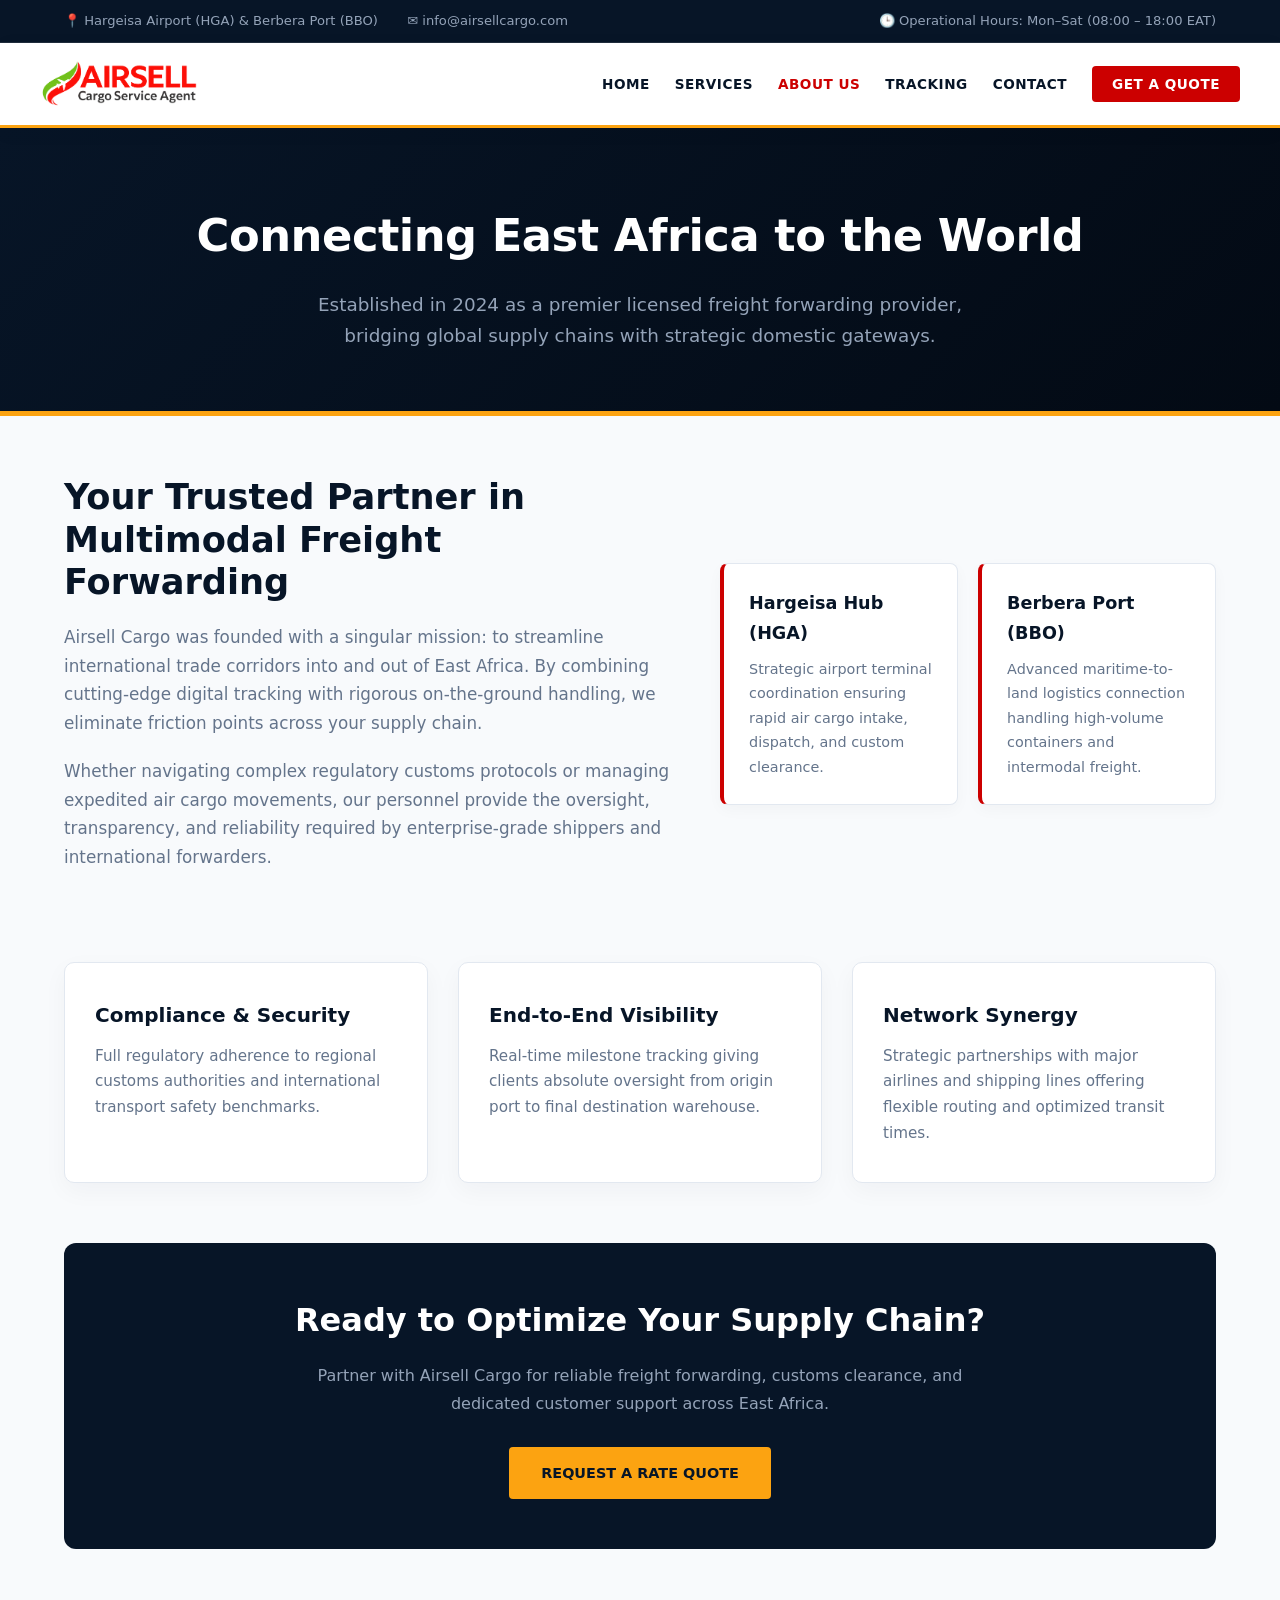
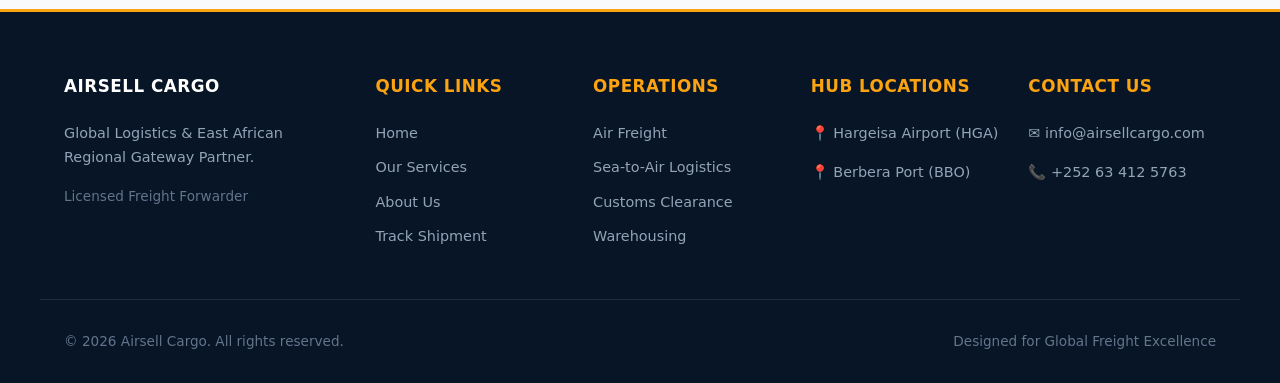
==== about.html @ c371c1c9 "update" ====
<!DOCTYPE html>
<html lang="en">
<head>
  <meta charset="UTF-8">
  <meta http-equiv="X-UA-Compatible" content="IE=edge">
  <meta name="viewport" content="width=device-width, initial-scale=1.0, maximum-scale=5.0">
  <title>About Us | Airsell Cargo - Global Logistics & East Africa Gateway</title>
  <meta name="description" content="Discover Airsell Cargo, a licensed freight forwarding provider established in 2024 connecting global trade lanes to East Africa through Hargeisa Airport (HGA) and Berbera Port (BBO).">
  
  <style>
    :root {
      --brand-red: #cc0000;
      --brand-yellow: #fca311;
      --primary-dark: #071527;
      --text-dark: #1e293b;
      --text-gray: #64748b;
      --bg-light: #f8fafc;
      --card-shadow: 0 12px 35px rgba(7, 21, 39, 0.08);
      --border-color: #e2e8f0;
    }
    
    * { box-sizing: border-box; }

    body { 
      font-family: 'Segoe UI', system-ui, -apple-system, sans-serif; 
      margin: 0; 
      background: var(--bg-light); 
      color: var(--text-dark); 
      line-height: 1.7; 
    }
    
    .container { 
      max-width: 1200px; 
      margin: auto; 
      padding: 0 24px; 
    }
    
    /* Top Utility Bar */
    .top-bar {
      background: var(--primary-dark);
      color: #94a3b8;
      font-size: 0.82rem;
      padding: 10px 0;
      border-bottom: 1px solid rgba(255, 255, 255, 0.1);
    }

    .top-bar-flex {
      display: flex;
      justify-content: space-between;
      align-items: center;
    }

    .top-bar-info span { margin-right: 25px; }
    .top-bar-info a { color: #cbd5e1; text-decoration: none; }
    .top-bar-info a:hover { color: var(--brand-yellow); }

    /* Main Navigation */
    header { 
      background: #ffffff; 
      border-bottom: 3px solid var(--brand-yellow); 
      box-shadow: 0 4px 20px rgba(0,0,0,0.04); 
      position: sticky;
      top: 0;
      z-index: 1000;
    }
    
    .header-flex { 
      display: flex; 
      justify-content: space-between; 
      align-items: center; 
      padding: 18px 0;
    }
    
    .nav-links { 
      list-style: none; 
      display: flex; 
      align-items: center;
      gap: 25px; 
      margin: 0; 
      padding: 0;
    }
    
    .nav-links a { 
      text-decoration: none; 
      color: var(--primary-dark); 
      font-weight: 600; 
      text-transform: uppercase; 
      font-size: 0.85rem; 
      letter-spacing: 0.5px;
      transition: color 0.3s ease; 
    }
    
    .nav-links a.active, .nav-links a:hover { 
      color: var(--brand-red); 
    }

    .btn-nav-cta {
      background: var(--brand-red);
      color: #ffffff !important;
      padding: 10px 20px;
      border-radius: 4px;
      font-weight: 700 !important;
    }

    .btn-nav-cta:hover {
      background: var(--primary-dark);
    }
    
    /* Hero Banner / Page Header */
    .page-header { 
      text-align: center; 
      padding: 70px 20px 60px; 
      background: linear-gradient(135deg, var(--primary-dark) 0%, #030a14 100%);
      color: #ffffff;
      border-bottom: 5px solid var(--brand-yellow); 
    }
    
    .page-header h1 { 
      font-size: 2.8rem; 
      margin: 0 0 15px; 
      font-weight: 800; 
      letter-spacing: -0.5px;
    } 

    .page-header p {
      max-width: 700px;
      margin: 0 auto;
      color: #94a3b8;
      font-size: 1.15rem;
    }

    /* Main Content Sections */
    .content-wrapper {
      max-width: 1200px;
      margin: 60px auto;
      padding: 0 24px;
    }

    /* Corporate Narrative Grid */
    .about-grid {
      display: grid;
      grid-template-columns: 1.1fr 0.9fr;
      gap: 50px;
      align-items: center;
      margin-bottom: 70px;
    }

    .about-text h2 {
      font-size: 2.2rem;
      color: var(--primary-dark);
      margin-top: 0;
      margin-bottom: 20px;
      line-height: 1.2;
    }

    .about-text p {
      color: var(--text-gray);
      font-size: 1.05rem;
      margin-bottom: 20px;
    }

    /* Key Hubs Highlight Cards */
    .hubs-container {
      display: grid;
      grid-template-columns: 1fr 1fr;
      gap: 20px;
    }

    .hub-card {
      background: #ffffff;
      padding: 25px;
      border-radius: 8px;
      border-left: 4px solid var(--brand-red);
      box-shadow: 0 5px 15px rgba(0,0,0,0.03);
      border-top: 1px solid var(--border-color);
      border-right: 1px solid var(--border-color);
      border-bottom: 1px solid var(--border-color);
    }

    .hub-card h4 {
      margin: 0 0 8px;
      color: var(--primary-dark);
      font-size: 1.1rem;
    }

    .hub-card p {
      margin: 0;
      color: var(--text-gray);
      font-size: 0.9rem;
    }

    /* Operational Strengths Grid */
    .strengths-grid {
      display: grid;
      grid-template-columns: repeat(3, 1fr);
      gap: 30px;
      margin-bottom: 60px;
    }

    .strength-box {
      background: #ffffff;
      padding: 35px 30px;
      border-radius: 10px;
      box-shadow: 0 8px 25px rgba(7, 21, 39, 0.04);
      border: 1px solid var(--border-color);
      transition: transform 0.3s ease;
    }

    .strength-box:hover {
      transform: translateY(-5px);
      border-color: var(--brand-yellow);
    }

    .strength-box h3 {
      color: var(--primary-dark);
      font-size: 1.25rem;
      margin-top: 0;
      margin-bottom: 12px;
    }

    .strength-box p {
      color: var(--text-gray);
      font-size: 0.95rem;
      margin: 0;
    }

    /* Global Standards Banner */
    .standards-banner {
      background: var(--primary-dark);
      color: #ffffff;
      border-radius: 12px;
      padding: 50px;
      text-align: center;
      margin-bottom: 60px;
    }

    .standards-banner h2 {
      color: #ffffff;
      margin-top: 0;
      margin-bottom: 15px;
      font-size: 2rem;
    }

    .standards-banner p {
      color: #94a3b8;
      max-width: 700px;
      margin: 0 auto 30px;
    }

    .btn-primary-action {
      background: var(--brand-yellow);
      color: var(--primary-dark);
      padding: 14px 32px;
      border-radius: 4px;
      font-weight: 700;
      text-decoration: none;
      display: inline-block;
      text-transform: uppercase;
      font-size: 0.9rem;
      transition: background 0.3s ease;
    }

    .btn-primary-action:hover {
      background: #ffffff;
    }

    /* Footer */
    .site-footer { 
      background: var(--primary-dark); 
      color: #ffffff; 
      padding: 60px 0 30px; 
      font-size: 0.9rem;
      border-top: 3px solid var(--brand-yellow);
    }

    .footer-grid { 
      display: grid; 
      grid-template-columns: 1.5fr repeat(4, 1fr); 
      gap: 30px; 
      max-width: 1200px;
      margin: auto;
      padding: 0 24px 40px;
      border-bottom: 1px solid rgba(255,255,255,0.1);
    }

    .footer-col h3 {
      color: var(--brand-yellow);
      margin-top: 0;
      margin-bottom: 20px;
      font-size: 1.05rem;
      text-transform: uppercase;
      letter-spacing: 0.5px;
    }

    .footer-col ul { list-style: none; padding: 0; margin: 0; }
    .footer-col li { margin-bottom: 10px; }
    .footer-col a { color: #94a3b8; text-decoration: none; transition: color 0.3s ease; }
    .footer-col a:hover { color: #ffffff; }

    .footer-bottom {
      max-width: 1200px;
      margin: 30px auto 0;
      padding: 0 24px;
      display: flex;
      justify-content: space-between;
      color: #64748b;
      font-size: 0.85rem;
    }

    @media (max-width: 900px) {
      .about-grid, .strengths-grid, .footer-grid { grid-template-columns: 1fr; }
      .hubs-container { grid-template-columns: 1fr; }
      .top-bar { display: none; }
    }
  </style>
</head>
<body>

<!-- Top Utility Bar -->
<div class="top-bar">
  <div class="container top-bar-flex">
    <div class="top-bar-info">
      <span>📍 Hargeisa Airport (HGA) & Berbera Port (BBO)</span>
      <span>✉️ info@airsellcargo.com</span>
    </div>
    <div>
      <span>🕒 Operational Hours: Mon–Sat (08:00 – 18:00 EAT)</span>
    </div>
  </div>
</div>

<!-- Main Navigation -->
<header>
  <div class="container header-flex">
    <div class="logo">
      <a href="index.html">
        <img src="logo.png" alt="Airsell Cargo Service Agent" width="160" style="display: block;">
      </a>
    </div>
    
    <nav aria-label="Main Navigation">
      <ul class="nav-links">
        <li><a href="index.html">Home</a></li>
        <li><a href="services.html">Services</a></li>
        <li><a href="about.html" class="active" aria-current="page">About Us</a></li>
        <li><a href="tracking.html">Tracking</a></li>
        <li><a href="contact.html">Contact</a></li>
        <li><a href="quote.html" class="btn-nav-cta">Get a Quote</a></li>
      </ul>
    </nav>
  </div>
</header>

<!-- Page Header Banner -->
<section class="page-header">
  <div class="container">
    <h1>Connecting East Africa to the World</h1>
    <p>Established in 2024 as a premier licensed freight forwarding provider, bridging global supply chains with strategic domestic gateways.</p>
  </div>
</section>

<!-- Content Wrapper -->
<div class="content-wrapper">

  <!-- Corporate Narrative Grid -->
  <div class="about-grid">
    <div class="about-text">
      <h2>Your Trusted Partner in Multimodal Freight Forwarding</h2>
      <p>Airsell Cargo was founded with a singular mission: to streamline international trade corridors into and out of East Africa. By combining cutting-edge digital tracking with rigorous on-the-ground handling, we eliminate friction points across your supply chain.</p>
      <p>Whether navigating complex regulatory customs protocols or managing expedited air cargo movements, our personnel provide the oversight, transparency, and reliability required by enterprise-grade shippers and international forwarders.</p>
    </div>
    
    <!-- Key Terminal Hubs -->
    <div class="hubs-container">
      <div class="hub-card">
        <h4>Hargeisa Hub (HGA)</h4>
        <p>Strategic airport terminal coordination ensuring rapid air cargo intake, dispatch, and custom clearance.</p>
      </div>
      <div class="hub-card">
        <h4>Berbera Port (BBO)</h4>
        <p>Advanced maritime-to-land logistics connection handling high-volume containers and intermodal freight.</p>
      </div>
    </div>
  </div>

  <!-- Operational Core Values -->
  <div class="strengths-grid">
    <div class="strength-box">
      <h3>Compliance & Security</h3>
      <p>Full regulatory adherence to regional customs authorities and international transport safety benchmarks.</p>
    </div>
    <div class="strength-box">
      <h3>End-to-End Visibility</h3>
      <p>Real-time milestone tracking giving clients absolute oversight from origin port to final destination warehouse.</p>
    </div>
    <div class="strength-box">
      <h3>Network Synergy</h3>
      <p>Strategic partnerships with major airlines and shipping lines offering flexible routing and optimized transit times.</p>
    </div>
  </div>

  <!-- Conversion Call-to-Action Banner -->
  <div class="standards-banner">
    <h2>Ready to Optimize Your Supply Chain?</h2>
    <p>Partner with Airsell Cargo for reliable freight forwarding, customs clearance, and dedicated customer support across East Africa.</p>
    <a href="quote.html" class="btn-primary-action">Request a Rate Quote</a>
  </div>

</div>

<!-- Professional Footer -->
<footer class="site-footer">
  <div class="footer-grid">
    <div class="footer-col">
      <h3 style="color:#ffffff;">Airsell Cargo</h3>
      <p style="color: #94a3b8; margin-bottom: 15px;">Global Logistics & East African Regional Gateway Partner.</p>
      <p style="color: #64748b; font-size: 0.85rem;">Licensed Freight Forwarder</p>
    </div>

    <div class="footer-col">
      <h3>Quick Links</h3>
      <ul>
        <li><a href="index.html">Home</a></li>
        <li><a href="services.html">Our Services</a></li>
        <li><a href="about.html">About Us</a></li>
        <li><a href="tracking.html">Track Shipment</a></li>
      </ul>
    </div>

    <div class="footer-col">
      <h3>Operations</h3>
      <ul>
        <li><a href="services.html#air">Air Freight</a></li>
        <li><a href="services.html#sea">Sea-to-Air Logistics</a></li>
        <li><a href="services.html#customs">Customs Clearance</a></li>
        <li><a href="services.html#storage">Warehousing</a></li>
      </ul>
    </div>

    <div class="footer-col">
      <h3>Hub Locations</h3>
      <p style="color: #94a3b8; margin-bottom: 8px;">📍 Hargeisa Airport (HGA)</p>
      <p style="color: #94a3b8;">📍 Berbera Port (BBO)</p>
    </div>

    <div class="footer-col">
      <h3>Contact Us</h3>
      <p style="color: #94a3b8; margin-bottom: 8px;">✉️ info@airsellcargo.com</p>
      <p style="color: #94a3b8;">📞 +252 63 412 5763</p>
    </div>
  </div>

  <div class="footer-bottom">
    <div>© 2026 Airsell Cargo. All rights reserved.</div>
    <div>Designed for Global Freight Excellence</div>
  </div>
</footer>

</body>
</html>
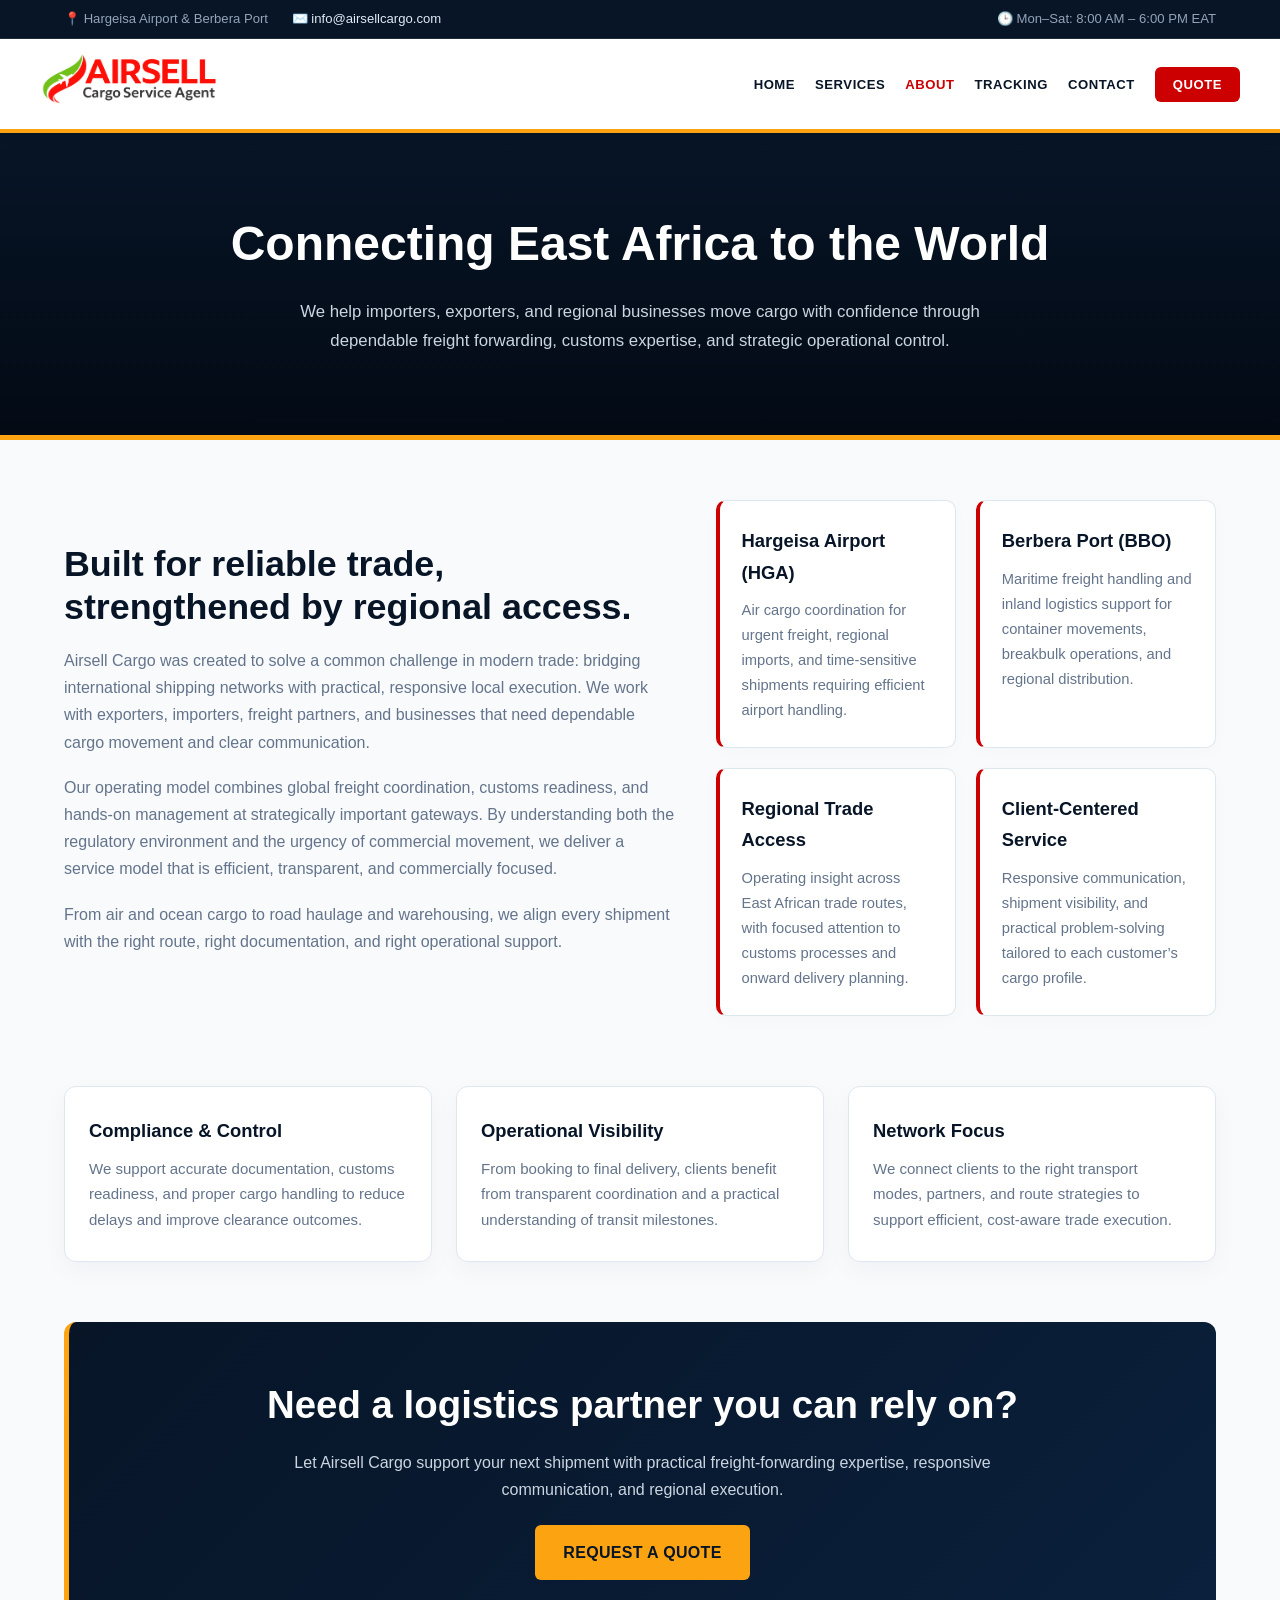
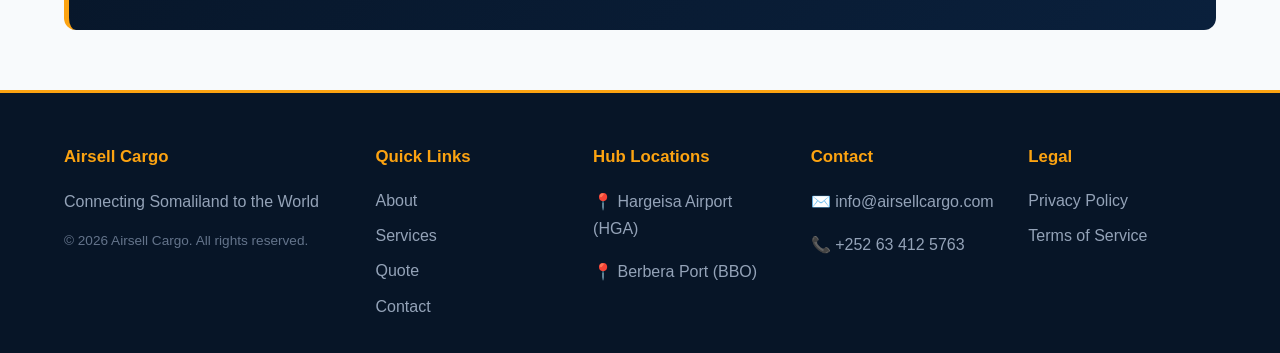
==== commit 582f713a: "Refresh remaining site pages with a consistent professional freight-forwarding branding and structur" ====
--- a/about.html
+++ b/about.html
@@ -4,457 +4,411 @@
   <meta charset="UTF-8">
   <meta http-equiv="X-UA-Compatible" content="IE=edge">
   <meta name="viewport" content="width=device-width, initial-scale=1.0, maximum-scale=5.0">
-  <title>About Us | Airsell Cargo - Global Logistics & East Africa Gateway</title>
-  <meta name="description" content="Discover Airsell Cargo, a licensed freight forwarding provider established in 2024 connecting global trade lanes to East Africa through Hargeisa Airport (HGA) and Berbera Port (BBO).">
-  
+  <title>About Us | Airsell Cargo - Freight Forwarding & Logistics</title>
+  <meta name="description" content="Learn about Airsell Cargo, a professional freight forwarding company serving East Africa through strategic hubs in Hargeisa and Berbera.">
+
   <style>
     :root {
       --brand-red: #cc0000;
       --brand-yellow: #fca311;
       --primary-dark: #071527;
-      --text-dark: #1e293b;
+      --text-dark: #0f172a;
       --text-gray: #64748b;
       --bg-light: #f8fafc;
+      --border-color: #dfe7ee;
       --card-shadow: 0 12px 35px rgba(7, 21, 39, 0.08);
-      --border-color: #e2e8f0;
-    }
-    
+    }
+
     * { box-sizing: border-box; }
 
-    body { 
-      font-family: 'Segoe UI', system-ui, -apple-system, sans-serif; 
-      margin: 0; 
-      background: var(--bg-light); 
-      color: var(--text-dark); 
-      line-height: 1.7; 
-    }
-    
-    .container { 
-      max-width: 1200px; 
-      margin: auto; 
-      padding: 0 24px; 
-    }
-    
-    /* Top Utility Bar */
+    body {
+      margin: 0;
+      font-family: 'Segoe UI', Roboto, Arial, sans-serif;
+      background: var(--bg-light);
+      color: var(--text-dark);
+      line-height: 1.7;
+    }
+
+    .container {
+      max-width: 1200px;
+      margin: 0 auto;
+      padding: 0 24px;
+    }
+
     .top-bar {
       background: var(--primary-dark);
       color: #94a3b8;
       font-size: 0.82rem;
-      padding: 10px 0;
-      border-bottom: 1px solid rgba(255, 255, 255, 0.1);
+      padding: 8px 0;
+      border-bottom: 1px solid rgba(255,255,255,0.1);
     }
 
     .top-bar-flex {
       display: flex;
       justify-content: space-between;
       align-items: center;
-    }
-
-    .top-bar-info span { margin-right: 25px; }
-    .top-bar-info a { color: #cbd5e1; text-decoration: none; }
+      gap: 10px;
+      flex-wrap: wrap;
+    }
+
+    .top-bar-info span { margin-right: 20px; }
+    .top-bar-info a { color: #dfeaf5; text-decoration: none; }
     .top-bar-info a:hover { color: var(--brand-yellow); }
 
-    /* Main Navigation */
-    header { 
-      background: #ffffff; 
-      border-bottom: 3px solid var(--brand-yellow); 
-      box-shadow: 0 4px 20px rgba(0,0,0,0.04); 
+    header {
+      background: #fff;
+      border-bottom: 4px solid var(--brand-yellow);
+      box-shadow: 0 4px 12px rgba(0,0,0,0.04);
       position: sticky;
       top: 0;
       z-index: 1000;
     }
-    
-    .header-flex { 
-      display: flex; 
-      justify-content: space-between; 
-      align-items: center; 
-      padding: 18px 0;
-    }
-    
-    .nav-links { 
-      list-style: none; 
-      display: flex; 
+
+    .header-flex {
+      display: flex;
+      justify-content: space-between;
       align-items: center;
-      gap: 25px; 
-      margin: 0; 
+      padding: 15px 0;
+    }
+
+    .nav-links {
+      list-style: none;
+      display: flex;
+      align-items: center;
+      gap: 20px;
+      margin: 0;
       padding: 0;
     }
-    
-    .nav-links a { 
-      text-decoration: none; 
-      color: var(--primary-dark); 
-      font-weight: 600; 
-      text-transform: uppercase; 
-      font-size: 0.85rem; 
-      letter-spacing: 0.5px;
-      transition: color 0.3s ease; 
-    }
-    
-    .nav-links a.active, .nav-links a:hover { 
-      color: var(--brand-red); 
+
+    .nav-links a {
+      text-decoration: none;
+      color: var(--primary-dark);
+      font-weight: 700;
+      text-transform: uppercase;
+      font-size: 0.82rem;
+      letter-spacing: 0.04em;
+      transition: color 0.2s ease;
+    }
+
+    .nav-links a.active, .nav-links a:hover {
+      color: var(--brand-red);
     }
 
     .btn-nav-cta {
       background: var(--brand-red);
-      color: #ffffff !important;
-      padding: 10px 20px;
-      border-radius: 4px;
-      font-weight: 700 !important;
+      color: #fff !important;
+      padding: 10px 18px;
+      border-radius: 6px;
     }
 
     .btn-nav-cta:hover {
       background: var(--primary-dark);
     }
-    
-    /* Hero Banner / Page Header */
-    .page-header { 
-      text-align: center; 
-      padding: 70px 20px 60px; 
-      background: linear-gradient(135deg, var(--primary-dark) 0%, #030a14 100%);
-      color: #ffffff;
-      border-bottom: 5px solid var(--brand-yellow); 
-    }
-    
-    .page-header h1 { 
-      font-size: 2.8rem; 
-      margin: 0 0 15px; 
-      font-weight: 800; 
-      letter-spacing: -0.5px;
-    } 
+
+    .page-header {
+      background: linear-gradient(180deg, var(--primary-dark) 0%, #030a14 100%);
+      color: #fff;
+      text-align: center;
+      padding: 70px 20px 80px;
+      border-bottom: 5px solid var(--brand-yellow);
+    }
+
+    .page-header h1 {
+      margin: 0 0 14px;
+      font-size: clamp(2.2rem, 4vw, 3rem);
+      font-weight: 800;
+    }
 
     .page-header p {
       max-width: 700px;
       margin: 0 auto;
-      color: #94a3b8;
-      font-size: 1.15rem;
-    }
-
-    /* Main Content Sections */
+      color: #cbd5e1;
+      font-size: 1.05rem;
+    }
+
     .content-wrapper {
       max-width: 1200px;
       margin: 60px auto;
       padding: 0 24px;
     }
 
-    /* Corporate Narrative Grid */
     .about-grid {
       display: grid;
       grid-template-columns: 1.1fr 0.9fr;
-      gap: 50px;
+      gap: 40px;
       align-items: center;
       margin-bottom: 70px;
     }
 
     .about-text h2 {
-      font-size: 2.2rem;
+      margin-top: 0;
+      margin-bottom: 18px;
+      font-size: clamp(1.8rem, 2.8vw, 2.5rem);
       color: var(--primary-dark);
-      margin-top: 0;
-      margin-bottom: 20px;
       line-height: 1.2;
     }
 
     .about-text p {
+      margin: 0 0 18px;
       color: var(--text-gray);
-      font-size: 1.05rem;
-      margin-bottom: 20px;
-    }
-
-    /* Key Hubs Highlight Cards */
-    .hubs-container {
+      font-size: 1rem;
+    }
+
+    .hub-cards {
       display: grid;
       grid-template-columns: 1fr 1fr;
       gap: 20px;
     }
 
     .hub-card {
-      background: #ffffff;
-      padding: 25px;
-      border-radius: 8px;
+      background: #fff;
+      padding: 24px 22px;
+      border-radius: 10px;
+      border: 1px solid var(--border-color);
       border-left: 4px solid var(--brand-red);
-      box-shadow: 0 5px 15px rgba(0,0,0,0.03);
-      border-top: 1px solid var(--border-color);
-      border-right: 1px solid var(--border-color);
-      border-bottom: 1px solid var(--border-color);
-    }
-
-    .hub-card h4 {
-      margin: 0 0 8px;
+      box-shadow: 0 4px 20px rgba(0,0,0,0.02);
+    }
+
+    .hub-card h3 {
+      margin: 0 0 10px;
       color: var(--primary-dark);
-      font-size: 1.1rem;
+      font-size: 1.15rem;
     }
 
     .hub-card p {
       margin: 0;
       color: var(--text-gray);
-      font-size: 0.9rem;
-    }
-
-    /* Operational Strengths Grid */
-    .strengths-grid {
+      font-size: 0.92rem;
+    }
+
+    .values-grid {
       display: grid;
       grid-template-columns: repeat(3, 1fr);
-      gap: 30px;
+      gap: 24px;
       margin-bottom: 60px;
     }
 
-    .strength-box {
-      background: #ffffff;
-      padding: 35px 30px;
-      border-radius: 10px;
+    .value-box {
+      background: #fff;
+      border: 1px solid var(--border-color);
+      border-radius: 12px;
+      padding: 28px 24px;
       box-shadow: 0 8px 25px rgba(7, 21, 39, 0.04);
-      border: 1px solid var(--border-color);
-      transition: transform 0.3s ease;
-    }
-
-    .strength-box:hover {
-      transform: translateY(-5px);
-      border-color: var(--brand-yellow);
-    }
-
-    .strength-box h3 {
+    }
+
+    .value-box h3 {
+      margin-top: 0;
+      margin-bottom: 10px;
       color: var(--primary-dark);
-      font-size: 1.25rem;
-      margin-top: 0;
-      margin-bottom: 12px;
-    }
-
-    .strength-box p {
+      font-size: 1.15rem;
+    }
+
+    .value-box p {
+      margin: 0;
       color: var(--text-gray);
-      font-size: 0.95rem;
-      margin: 0;
-    }
-
-    /* Global Standards Banner */
-    .standards-banner {
-      background: var(--primary-dark);
-      color: #ffffff;
+      font-size: 0.94rem;
+    }
+
+    .cta-banner {
+      background: linear-gradient(135deg, var(--primary-dark) 0%, #0a203c 100%);
+      color: #fff;
+      text-align: center;
       border-radius: 12px;
-      padding: 50px;
-      text-align: center;
-      margin-bottom: 60px;
-    }
-
-    .standards-banner h2 {
-      color: #ffffff;
-      margin-top: 0;
-      margin-bottom: 15px;
-      font-size: 2rem;
-    }
-
-    .standards-banner p {
-      color: #94a3b8;
+      padding: 50px 24px;
+      border-left: 5px solid var(--brand-yellow);
+    }
+
+    .cta-banner h2 {
+      margin: 0 0 12px;
+      font-size: clamp(1.8rem, 3vw, 2.5rem);
+    }
+
+    .cta-banner p {
       max-width: 700px;
-      margin: 0 auto 30px;
-    }
-
-    .btn-primary-action {
+      margin: 0 auto 22px;
+      color: #cbd5e1;
+    }
+
+    .btn-primary {
+      display: inline-block;
       background: var(--brand-yellow);
       color: var(--primary-dark);
-      padding: 14px 32px;
-      border-radius: 4px;
-      font-weight: 700;
+      font-weight: 800;
       text-decoration: none;
-      display: inline-block;
+      padding: 14px 28px;
+      border-radius: 6px;
       text-transform: uppercase;
-      font-size: 0.9rem;
-      transition: background 0.3s ease;
-    }
-
-    .btn-primary-action:hover {
-      background: #ffffff;
-    }
-
-    /* Footer */
-    .site-footer { 
-      background: var(--primary-dark); 
-      color: #ffffff; 
-      padding: 60px 0 30px; 
-      font-size: 0.9rem;
+      letter-spacing: 0.02em;
+    }
+
+    .site-footer {
+      background: var(--primary-dark);
+      color: #fff;
+      padding: 50px 0 25px;
       border-top: 3px solid var(--brand-yellow);
     }
 
-    .footer-grid { 
-      display: grid; 
-      grid-template-columns: 1.5fr repeat(4, 1fr); 
-      gap: 30px; 
-      max-width: 1200px;
-      margin: auto;
-      padding: 0 24px 40px;
-      border-bottom: 1px solid rgba(255,255,255,0.1);
+    .footer-grid {
+      display: grid;
+      grid-template-columns: 1.5fr repeat(4, 1fr);
+      gap: 30px;
     }
 
     .footer-col h3 {
       color: var(--brand-yellow);
       margin-top: 0;
-      margin-bottom: 20px;
+      margin-bottom: 15px;
       font-size: 1.05rem;
-      text-transform: uppercase;
-      letter-spacing: 0.5px;
-    }
-
-    .footer-col ul { list-style: none; padding: 0; margin: 0; }
-    .footer-col li { margin-bottom: 10px; }
-    .footer-col a { color: #94a3b8; text-decoration: none; transition: color 0.3s ease; }
-    .footer-col a:hover { color: #ffffff; }
-
-    .footer-bottom {
-      max-width: 1200px;
-      margin: 30px auto 0;
-      padding: 0 24px;
-      display: flex;
-      justify-content: space-between;
-      color: #64748b;
-      font-size: 0.85rem;
-    }
+    }
+
+    .footer-col ul {
+      list-style: none;
+      padding: 0;
+      margin: 0;
+    }
+
+    .footer-col li { margin-bottom: 8px; }
+    .footer-col a { color: #94a3b8; text-decoration: none; }
+    .footer-col a:hover { color: #fff; }
 
     @media (max-width: 900px) {
-      .about-grid, .strengths-grid, .footer-grid { grid-template-columns: 1fr; }
-      .hubs-container { grid-template-columns: 1fr; }
+      .about-grid, .values-grid, .hub-cards, .footer-grid { grid-template-columns: 1fr; }
       .top-bar { display: none; }
     }
   </style>
 </head>
 <body>
 
-<!-- Top Utility Bar -->
 <div class="top-bar">
   <div class="container top-bar-flex">
     <div class="top-bar-info">
-      <span>📍 Hargeisa Airport (HGA) & Berbera Port (BBO)</span>
-      <span>✉️ info@airsellcargo.com</span>
+      <span>📍 Hargeisa Airport & Berbera Port</span>
+      <span>✉️ <a href="mailto:info@airsellcargo.com">info@airsellcargo.com</a></span>
     </div>
     <div>
-      <span>🕒 Operational Hours: Mon–Sat (08:00 – 18:00 EAT)</span>
+      <span>🕒 Mon–Sat: 8:00 AM – 6:00 PM EAT</span>
     </div>
   </div>
 </div>
 
-<!-- Main Navigation -->
 <header>
   <div class="container header-flex">
     <div class="logo">
       <a href="index.html">
-        <img src="logo.png" alt="Airsell Cargo Service Agent" width="160" style="display: block;">
+        <img src="logo.png" alt="Airsell Cargo" width="180">
       </a>
     </div>
-    
+
     <nav aria-label="Main Navigation">
       <ul class="nav-links">
         <li><a href="index.html">Home</a></li>
         <li><a href="services.html">Services</a></li>
-        <li><a href="about.html" class="active" aria-current="page">About Us</a></li>
+        <li><a href="about.html" class="active" aria-current="page">About</a></li>
         <li><a href="tracking.html">Tracking</a></li>
         <li><a href="contact.html">Contact</a></li>
-        <li><a href="quote.html" class="btn-nav-cta">Get a Quote</a></li>
+        <li><a href="quote.html" class="btn-nav-cta">Quote</a></li>
       </ul>
     </nav>
   </div>
 </header>
 
-<!-- Page Header Banner -->
 <section class="page-header">
   <div class="container">
     <h1>Connecting East Africa to the World</h1>
-    <p>Established in 2024 as a premier licensed freight forwarding provider, bridging global supply chains with strategic domestic gateways.</p>
+    <p>We help importers, exporters, and regional businesses move cargo with confidence through dependable freight forwarding, customs expertise, and strategic operational control.</p>
   </div>
 </section>
 
-<!-- Content Wrapper -->
 <div class="content-wrapper">
-
-  <!-- Corporate Narrative Grid -->
   <div class="about-grid">
     <div class="about-text">
-      <h2>Your Trusted Partner in Multimodal Freight Forwarding</h2>
-      <p>Airsell Cargo was founded with a singular mission: to streamline international trade corridors into and out of East Africa. By combining cutting-edge digital tracking with rigorous on-the-ground handling, we eliminate friction points across your supply chain.</p>
-      <p>Whether navigating complex regulatory customs protocols or managing expedited air cargo movements, our personnel provide the oversight, transparency, and reliability required by enterprise-grade shippers and international forwarders.</p>
-    </div>
-    
-    <!-- Key Terminal Hubs -->
-    <div class="hubs-container">
+      <h2>Built for reliable trade, strengthened by regional access.</h2>
+      <p>Airsell Cargo was created to solve a common challenge in modern trade: bridging international shipping networks with practical, responsive local execution. We work with exporters, importers, freight partners, and businesses that need dependable cargo movement and clear communication.</p>
+      <p>Our operating model combines global freight coordination, customs readiness, and hands-on management at strategically important gateways. By understanding both the regulatory environment and the urgency of commercial movement, we deliver a service model that is efficient, transparent, and commercially focused.</p>
+      <p>From air and ocean cargo to road haulage and warehousing, we align every shipment with the right route, right documentation, and right operational support.</p>
+    </div>
+
+    <div class="hub-cards">
       <div class="hub-card">
-        <h4>Hargeisa Hub (HGA)</h4>
-        <p>Strategic airport terminal coordination ensuring rapid air cargo intake, dispatch, and custom clearance.</p>
+        <h3>Hargeisa Airport (HGA)</h3>
+        <p>Air cargo coordination for urgent freight, regional imports, and time-sensitive shipments requiring efficient airport handling.</p>
       </div>
       <div class="hub-card">
-        <h4>Berbera Port (BBO)</h4>
-        <p>Advanced maritime-to-land logistics connection handling high-volume containers and intermodal freight.</p>
+        <h3>Berbera Port (BBO)</h3>
+        <p>Maritime freight handling and inland logistics support for container movements, breakbulk operations, and regional distribution.</p>
       </div>
-    </div>
-  </div>
-
-  <!-- Operational Core Values -->
-  <div class="strengths-grid">
-    <div class="strength-box">
-      <h3>Compliance & Security</h3>
-      <p>Full regulatory adherence to regional customs authorities and international transport safety benchmarks.</p>
-    </div>
-    <div class="strength-box">
-      <h3>End-to-End Visibility</h3>
-      <p>Real-time milestone tracking giving clients absolute oversight from origin port to final destination warehouse.</p>
-    </div>
-    <div class="strength-box">
-      <h3>Network Synergy</h3>
-      <p>Strategic partnerships with major airlines and shipping lines offering flexible routing and optimized transit times.</p>
-    </div>
-  </div>
-
-  <!-- Conversion Call-to-Action Banner -->
-  <div class="standards-banner">
-    <h2>Ready to Optimize Your Supply Chain?</h2>
-    <p>Partner with Airsell Cargo for reliable freight forwarding, customs clearance, and dedicated customer support across East Africa.</p>
-    <a href="quote.html" class="btn-primary-action">Request a Rate Quote</a>
-  </div>
-
+      <div class="hub-card">
+        <h3>Regional Trade Access</h3>
+        <p>Operating insight across East African trade routes, with focused attention to customs processes and onward delivery planning.</p>
+      </div>
+      <div class="hub-card">
+        <h3>Client-Centered Service</h3>
+        <p>Responsive communication, shipment visibility, and practical problem-solving tailored to each customer’s cargo profile.</p>
+      </div>
+    </div>
+  </div>
+
+  <div class="values-grid">
+    <div class="value-box">
+      <h3>Compliance & Control</h3>
+      <p>We support accurate documentation, customs readiness, and proper cargo handling to reduce delays and improve clearance outcomes.</p>
+    </div>
+    <div class="value-box">
+      <h3>Operational Visibility</h3>
+      <p>From booking to final delivery, clients benefit from transparent coordination and a practical understanding of transit milestones.</p>
+    </div>
+    <div class="value-box">
+      <h3>Network Focus</h3>
+      <p>We connect clients to the right transport modes, partners, and route strategies to support efficient, cost-aware trade execution.</p>
+    </div>
+  </div>
+
+  <div class="cta-banner">
+    <h2>Need a logistics partner you can rely on?</h2>
+    <p>Let Airsell Cargo support your next shipment with practical freight-forwarding expertise, responsive communication, and regional execution.</p>
+    <a href="quote.html" class="btn-primary">Request a Quote</a>
+  </div>
 </div>
 
-<!-- Professional Footer -->
 <footer class="site-footer">
-  <div class="footer-grid">
+  <div class="container footer-grid">
     <div class="footer-col">
-      <h3 style="color:#ffffff;">Airsell Cargo</h3>
-      <p style="color: #94a3b8; margin-bottom: 15px;">Global Logistics & East African Regional Gateway Partner.</p>
-      <p style="color: #64748b; font-size: 0.85rem;">Licensed Freight Forwarder</p>
+      <h3>Airsell Cargo</h3>
+      <p style="color: #94a3b8; margin-bottom: 10px;">Connecting Somaliland to the World</p>
+      <p style="color: #64748b; font-size: 0.85rem;">© 2026 Airsell Cargo. All rights reserved.</p>
     </div>
 
     <div class="footer-col">
       <h3>Quick Links</h3>
       <ul>
-        <li><a href="index.html">Home</a></li>
-        <li><a href="services.html">Our Services</a></li>
-        <li><a href="about.html">About Us</a></li>
-        <li><a href="tracking.html">Track Shipment</a></li>
-      </ul>
-    </div>
-
-    <div class="footer-col">
-      <h3>Operations</h3>
-      <ul>
-        <li><a href="services.html#air">Air Freight</a></li>
-        <li><a href="services.html#sea">Sea-to-Air Logistics</a></li>
-        <li><a href="services.html#customs">Customs Clearance</a></li>
-        <li><a href="services.html#storage">Warehousing</a></li>
+        <li><a href="about.html">About</a></li>
+        <li><a href="services.html">Services</a></li>
+        <li><a href="quote.html">Quote</a></li>
+        <li><a href="contact.html">Contact</a></li>
       </ul>
     </div>
 
     <div class="footer-col">
       <h3>Hub Locations</h3>
-      <p style="color: #94a3b8; margin-bottom: 8px;">📍 Hargeisa Airport (HGA)</p>
+      <p style="color: #94a3b8; margin-bottom: 6px;">📍 Hargeisa Airport (HGA)</p>
       <p style="color: #94a3b8;">📍 Berbera Port (BBO)</p>
     </div>
 
     <div class="footer-col">
-      <h3>Contact Us</h3>
-      <p style="color: #94a3b8; margin-bottom: 8px;">✉️ info@airsellcargo.com</p>
+      <h3>Contact</h3>
+      <p style="color: #94a3b8; margin-bottom: 6px;">✉️ info@airsellcargo.com</p>
       <p style="color: #94a3b8;">📞 +252 63 412 5763</p>
     </div>
-  </div>
-
-  <div class="footer-bottom">
-    <div>© 2026 Airsell Cargo. All rights reserved.</div>
-    <div>Designed for Global Freight Excellence</div>
+
+    <div class="footer-col">
+      <h3>Legal</h3>
+      <ul>
+        <li><a href="privacy.html">Privacy Policy</a></li>
+        <li><a href="terms.html">Terms of Service</a></li>
+      </ul>
+    </div>
   </div>
 </footer>
 
 </body>
-</html>+</html>
